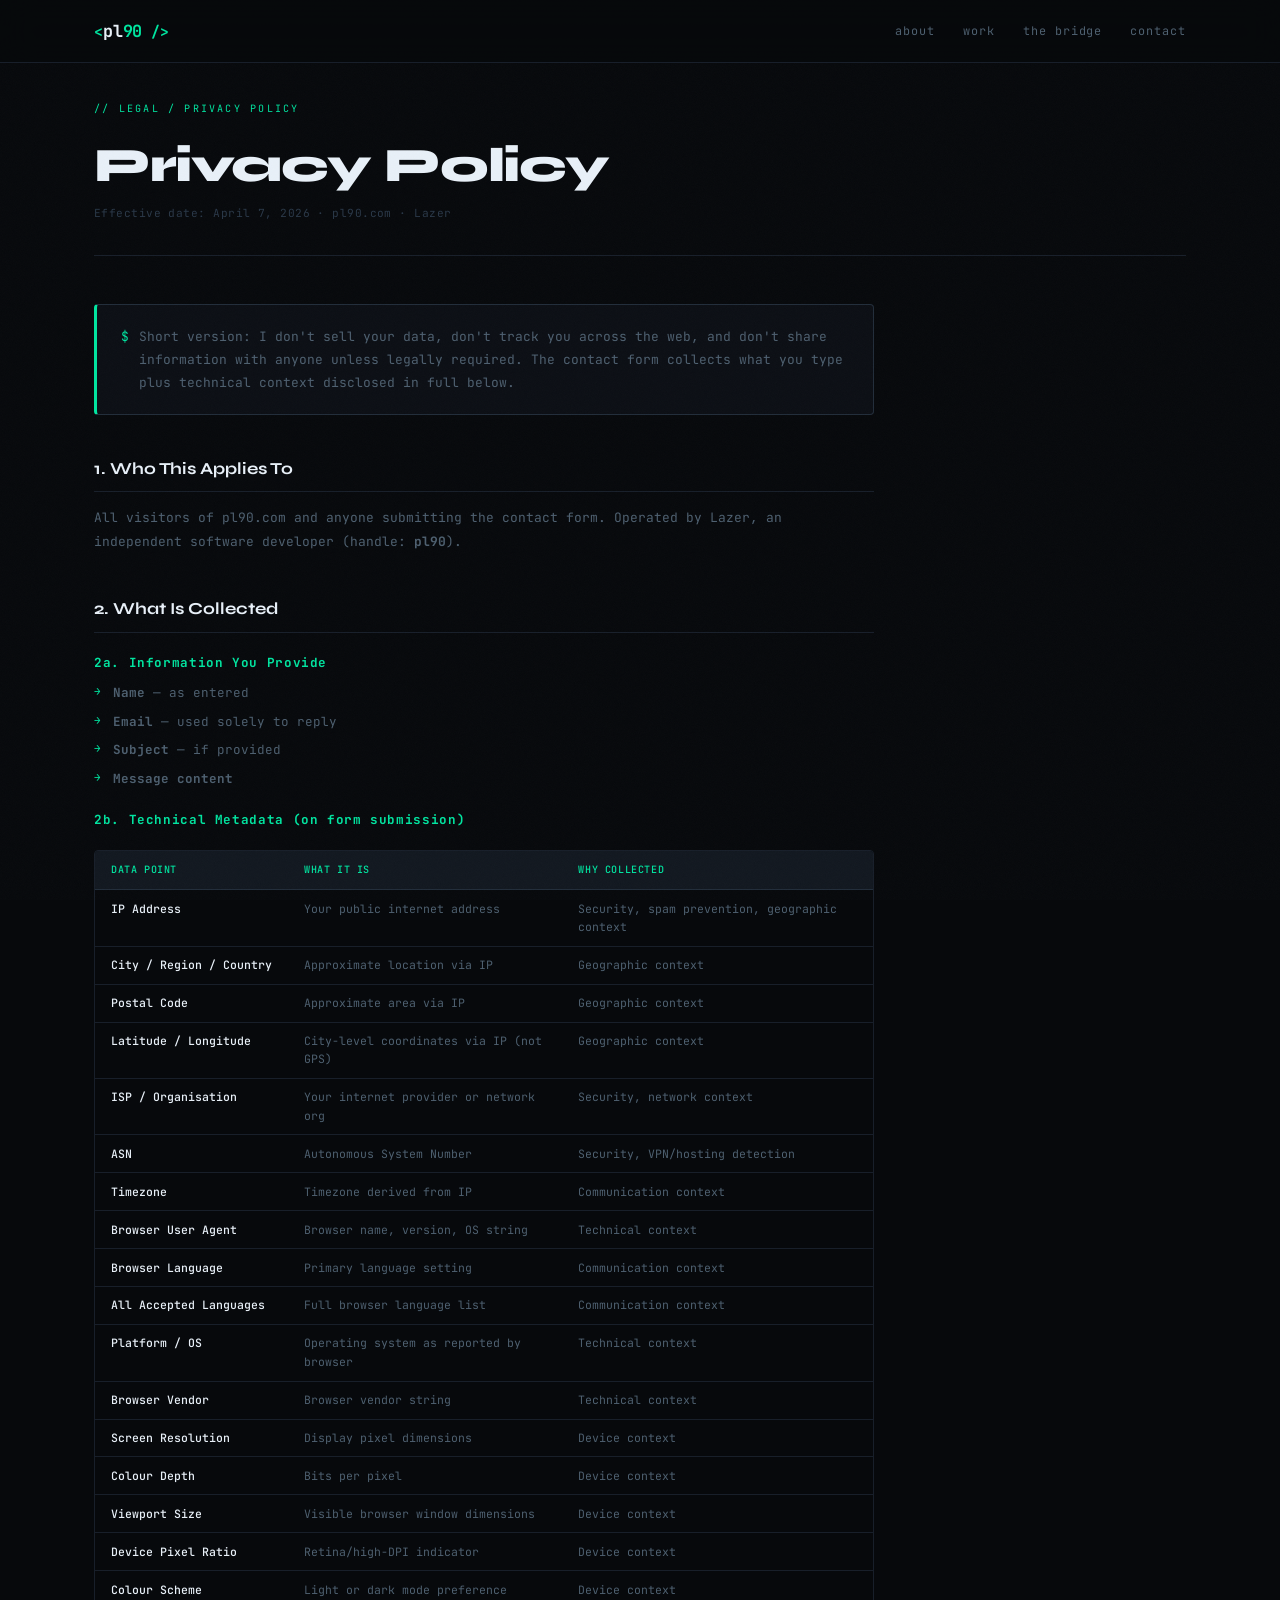
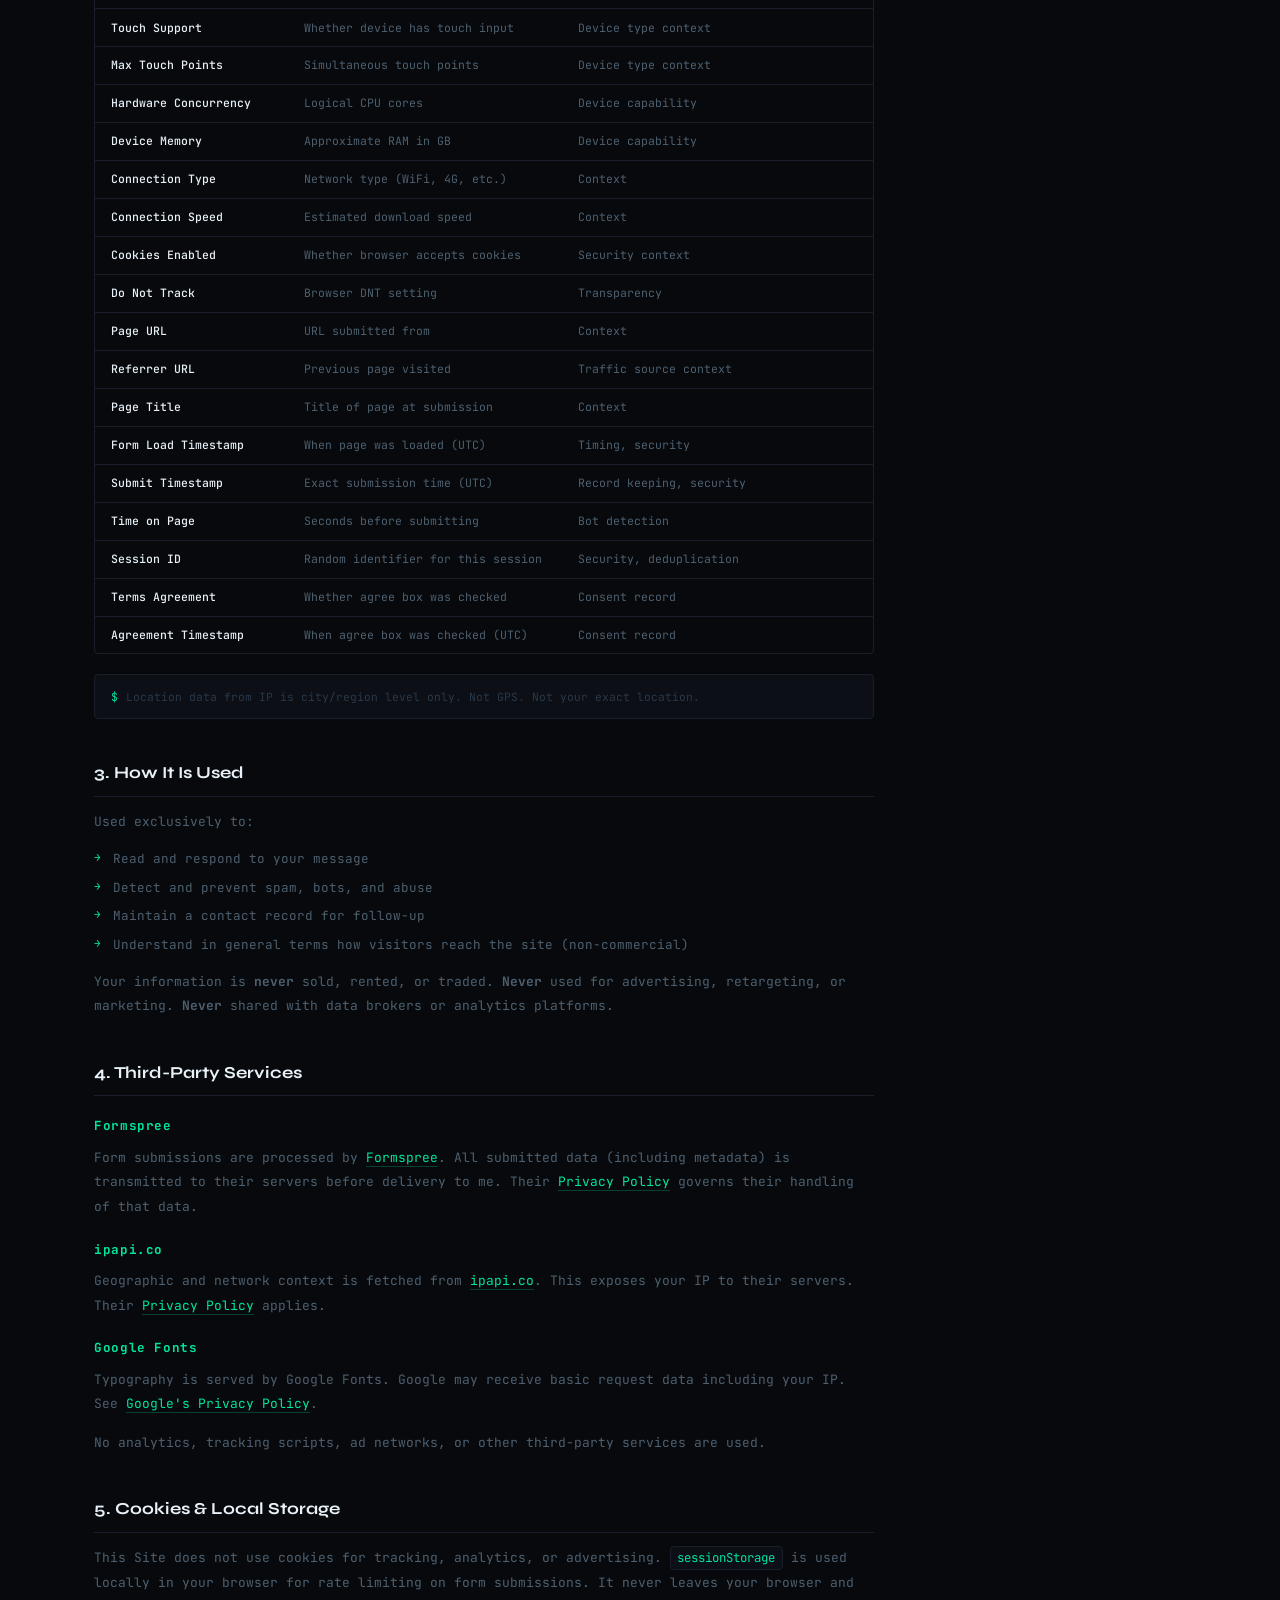
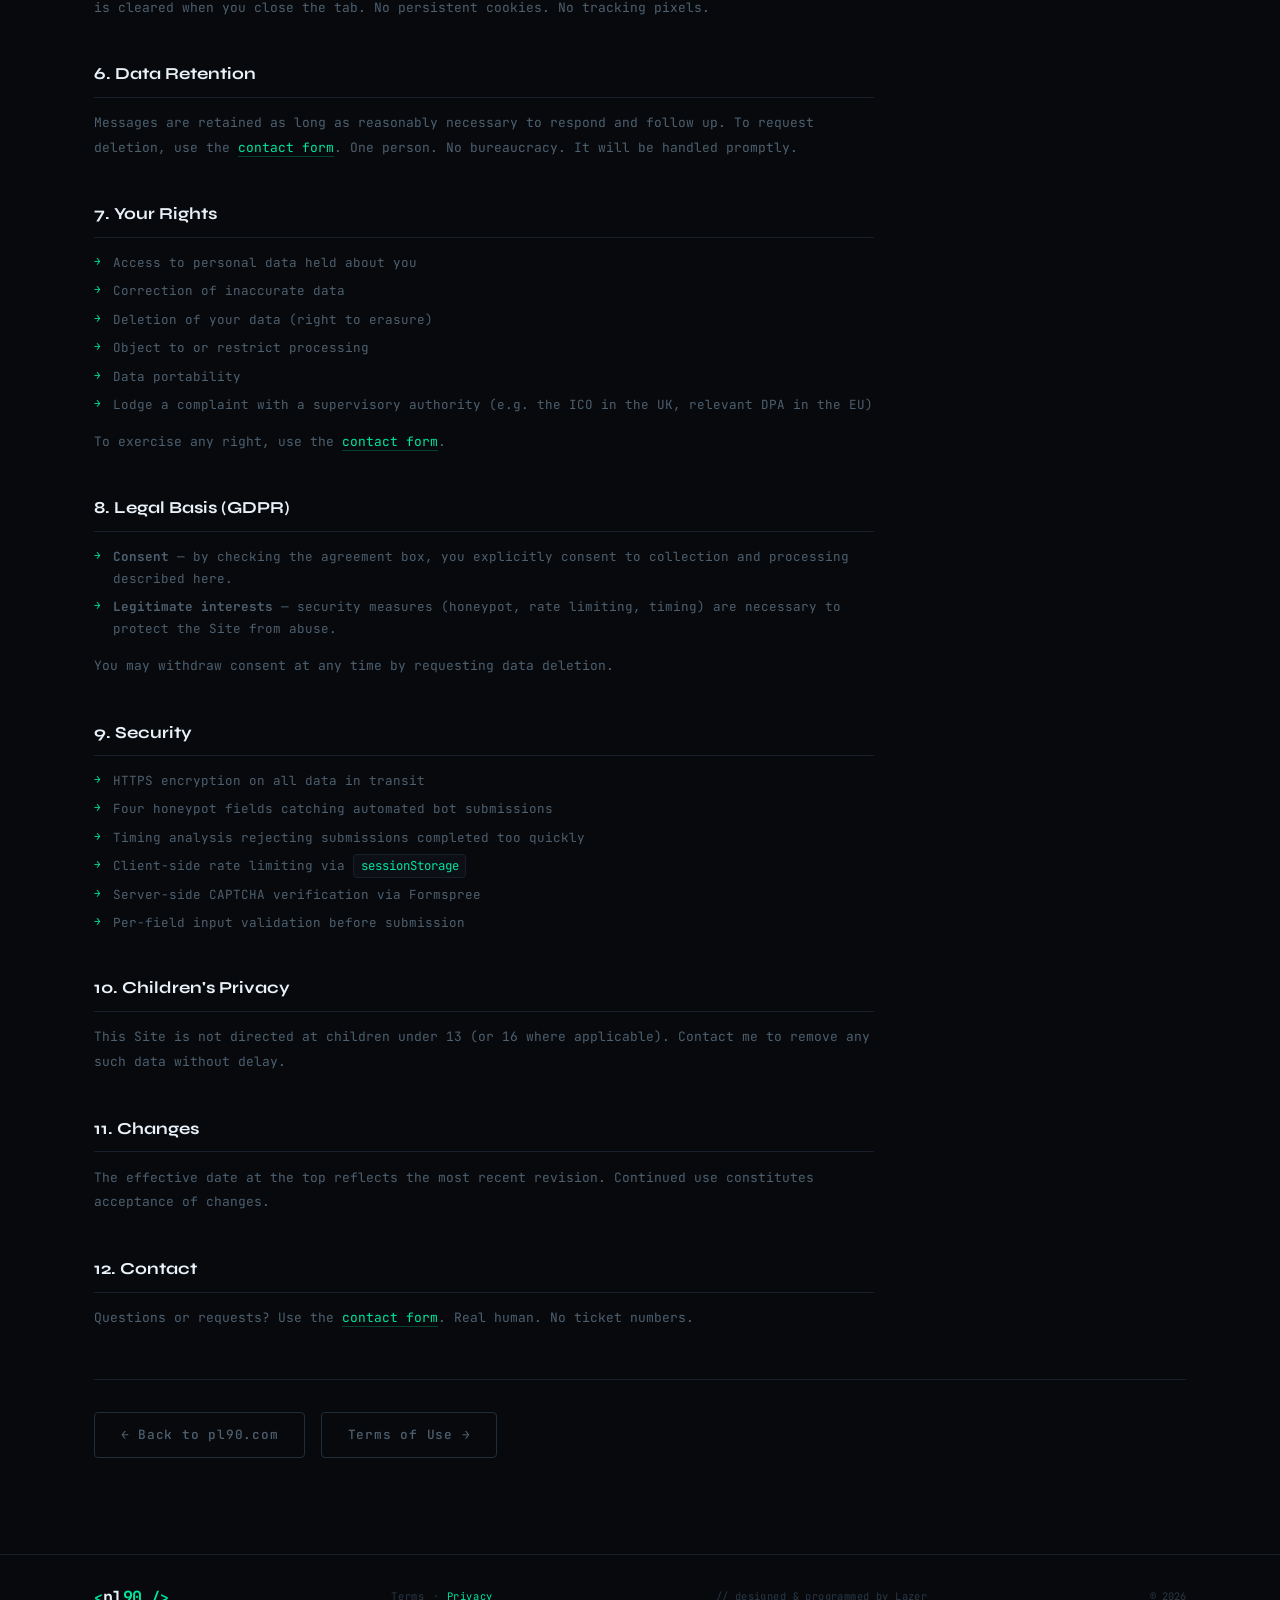
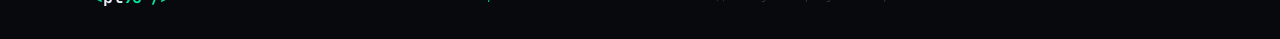
==== privacy.html @ 807be9b8 "Add files via upload" ====
<!DOCTYPE html>
<html lang="en">
<head>
  <meta charset="UTF-8"/>
  <meta name="viewport" content="width=device-width, initial-scale=1.0"/>
  <title>Privacy Policy — pl90</title>
  <link rel="stylesheet" href="style.css"/>
  <link rel="preconnect" href="https://fonts.googleapis.com"/>
  <link rel="preconnect" href="https://fonts.gstatic.com" crossorigin/>
  <link href="https://fonts.googleapis.com/css2?family=JetBrains+Mono:wght@300;400;500;700&family=Syne:wght@400;600;700;800&display=swap" rel="stylesheet"/>
</head>
<body>
<div class="noise"></div>
<header class="header scrolled">
  <div class="header-inner">
    <a href="index.html" class="logo"><span class="l-bracket">&lt;</span><span class="l-name">pl<span class="l-num">90</span></span><span class="l-bracket">&nbsp;/&gt;</span></a>
    <nav class="nav">
      <a href="index.html#about" class="nav-link">about</a>
      <a href="index.html#work" class="nav-link">work</a>
      <a href="index.html#bridge" class="nav-link">the bridge</a>
      <a href="index.html#contact" class="nav-link">contact</a>
    </nav>
  </div>
</header>
<main class="legal-page">
<div class="container">
<div class="legal-header">
  <div class="section-label">// legal / privacy policy</div>
  <h1 class="legal-title">Privacy Policy</h1>
  <p class="legal-meta">Effective date: April 7, 2026 &middot; pl90.com &middot; Lazer</p>
</div>
<div class="legal-body">
<div class="legal-preamble"><span class="cn-sym">$</span>Short version: I don&apos;t sell your data, don&apos;t track you across the web, and don&apos;t share information with anyone unless legally required. The contact form collects what you type plus technical context disclosed in full below.</div>

<section class="legal-section">
<h2>1. Who This Applies To</h2>
<p>All visitors of pl90.com and anyone submitting the contact form. Operated by Lazer, an independent software developer (handle: <strong>pl90</strong>).</p>
</section>

<section class="legal-section">
<h2>2. What Is Collected</h2>
<h3>2a. Information You Provide</h3>
<ul><li><strong>Name</strong> &mdash; as entered</li><li><strong>Email</strong> &mdash; used solely to reply</li><li><strong>Subject</strong> &mdash; if provided</li><li><strong>Message content</strong></li></ul>
<h3>2b. Technical Metadata (on form submission)</h3>
<div class="meta-table-wrap"><table class="meta-table">
<thead><tr><th>Data Point</th><th>What It Is</th><th>Why Collected</th></tr></thead>
<tbody>
<tr><td>IP Address</td><td>Your public internet address</td><td>Security, spam prevention, geographic context</td></tr>
<tr><td>City / Region / Country</td><td>Approximate location via IP</td><td>Geographic context</td></tr>
<tr><td>Postal Code</td><td>Approximate area via IP</td><td>Geographic context</td></tr>
<tr><td>Latitude / Longitude</td><td>City-level coordinates via IP (not GPS)</td><td>Geographic context</td></tr>
<tr><td>ISP / Organisation</td><td>Your internet provider or network org</td><td>Security, network context</td></tr>
<tr><td>ASN</td><td>Autonomous System Number</td><td>Security, VPN/hosting detection</td></tr>
<tr><td>Timezone</td><td>Timezone derived from IP</td><td>Communication context</td></tr>
<tr><td>Browser User Agent</td><td>Browser name, version, OS string</td><td>Technical context</td></tr>
<tr><td>Browser Language</td><td>Primary language setting</td><td>Communication context</td></tr>
<tr><td>All Accepted Languages</td><td>Full browser language list</td><td>Communication context</td></tr>
<tr><td>Platform / OS</td><td>Operating system as reported by browser</td><td>Technical context</td></tr>
<tr><td>Browser Vendor</td><td>Browser vendor string</td><td>Technical context</td></tr>
<tr><td>Screen Resolution</td><td>Display pixel dimensions</td><td>Device context</td></tr>
<tr><td>Colour Depth</td><td>Bits per pixel</td><td>Device context</td></tr>
<tr><td>Viewport Size</td><td>Visible browser window dimensions</td><td>Device context</td></tr>
<tr><td>Device Pixel Ratio</td><td>Retina/high-DPI indicator</td><td>Device context</td></tr>
<tr><td>Colour Scheme</td><td>Light or dark mode preference</td><td>Device context</td></tr>
<tr><td>Touch Support</td><td>Whether device has touch input</td><td>Device type context</td></tr>
<tr><td>Max Touch Points</td><td>Simultaneous touch points</td><td>Device type context</td></tr>
<tr><td>Hardware Concurrency</td><td>Logical CPU cores</td><td>Device capability</td></tr>
<tr><td>Device Memory</td><td>Approximate RAM in GB</td><td>Device capability</td></tr>
<tr><td>Connection Type</td><td>Network type (WiFi, 4G, etc.)</td><td>Context</td></tr>
<tr><td>Connection Speed</td><td>Estimated download speed</td><td>Context</td></tr>
<tr><td>Cookies Enabled</td><td>Whether browser accepts cookies</td><td>Security context</td></tr>
<tr><td>Do Not Track</td><td>Browser DNT setting</td><td>Transparency</td></tr>
<tr><td>Page URL</td><td>URL submitted from</td><td>Context</td></tr>
<tr><td>Referrer URL</td><td>Previous page visited</td><td>Traffic source context</td></tr>
<tr><td>Page Title</td><td>Title of page at submission</td><td>Context</td></tr>
<tr><td>Form Load Timestamp</td><td>When page was loaded (UTC)</td><td>Timing, security</td></tr>
<tr><td>Submit Timestamp</td><td>Exact submission time (UTC)</td><td>Record keeping, security</td></tr>
<tr><td>Time on Page</td><td>Seconds before submitting</td><td>Bot detection</td></tr>
<tr><td>Session ID</td><td>Random identifier for this session</td><td>Security, deduplication</td></tr>
<tr><td>Terms Agreement</td><td>Whether agree box was checked</td><td>Consent record</td></tr>
<tr><td>Agreement Timestamp</td><td>When agree box was checked (UTC)</td><td>Consent record</td></tr>
</tbody></table></div>
<div class="meta-note"><span class="cn-sym">$</span>Location data from IP is city/region level only. Not GPS. Not your exact location.</div>
</section>

<section class="legal-section">
<h2>3. How It Is Used</h2>
<p>Used exclusively to:</p>
<ul><li>Read and respond to your message</li><li>Detect and prevent spam, bots, and abuse</li><li>Maintain a contact record for follow-up</li><li>Understand in general terms how visitors reach the site (non-commercial)</li></ul>
<p>Your information is <strong>never</strong> sold, rented, or traded. <strong>Never</strong> used for advertising, retargeting, or marketing. <strong>Never</strong> shared with data brokers or analytics platforms.</p>
</section>

<section class="legal-section">
<h2>4. Third-Party Services</h2>
<h3>Formspree</h3>
<p>Form submissions are processed by <a href="https://formspree.io" target="_blank" rel="noopener">Formspree</a>. All submitted data (including metadata) is transmitted to their servers before delivery to me. Their <a href="https://formspree.io/legal/privacy-policy/" target="_blank" rel="noopener">Privacy Policy</a> governs their handling of that data.</p>
<h3>ipapi.co</h3>
<p>Geographic and network context is fetched from <a href="https://ipapi.co" target="_blank" rel="noopener">ipapi.co</a>. This exposes your IP to their servers. Their <a href="https://ipapi.co/privacy/" target="_blank" rel="noopener">Privacy Policy</a> applies.</p>
<h3>Google Fonts</h3>
<p>Typography is served by Google Fonts. Google may receive basic request data including your IP. See <a href="https://policies.google.com/privacy" target="_blank" rel="noopener">Google's Privacy Policy</a>.</p>
<p>No analytics, tracking scripts, ad networks, or other third-party services are used.</p>
</section>

<section class="legal-section">
<h2>5. Cookies &amp; Local Storage</h2>
<p>This Site does not use cookies for tracking, analytics, or advertising. <code>sessionStorage</code> is used locally in your browser for rate limiting on form submissions. It never leaves your browser and is cleared when you close the tab. No persistent cookies. No tracking pixels.</p>
</section>

<section class="legal-section">
<h2>6. Data Retention</h2>
<p>Messages are retained as long as reasonably necessary to respond and follow up. To request deletion, use the <a href="index.html#contact">contact form</a>. One person. No bureaucracy. It will be handled promptly.</p>
</section>

<section class="legal-section">
<h2>7. Your Rights</h2>
<ul>
<li>Access to personal data held about you</li>
<li>Correction of inaccurate data</li>
<li>Deletion of your data (right to erasure)</li>
<li>Object to or restrict processing</li>
<li>Data portability</li>
<li>Lodge a complaint with a supervisory authority (e.g. the ICO in the UK, relevant DPA in the EU)</li>
</ul>
<p>To exercise any right, use the <a href="index.html#contact">contact form</a>.</p>
</section>

<section class="legal-section">
<h2>8. Legal Basis (GDPR)</h2>
<ul>
<li><strong>Consent</strong> &mdash; by checking the agreement box, you explicitly consent to collection and processing described here.</li>
<li><strong>Legitimate interests</strong> &mdash; security measures (honeypot, rate limiting, timing) are necessary to protect the Site from abuse.</li>
</ul>
<p>You may withdraw consent at any time by requesting data deletion.</p>
</section>

<section class="legal-section">
<h2>9. Security</h2>
<ul>
<li>HTTPS encryption on all data in transit</li>
<li>Four honeypot fields catching automated bot submissions</li>
<li>Timing analysis rejecting submissions completed too quickly</li>
<li>Client-side rate limiting via <code>sessionStorage</code></li>
<li>Server-side CAPTCHA verification via Formspree</li>
<li>Per-field input validation before submission</li>
</ul>
</section>

<section class="legal-section">
<h2>10. Children's Privacy</h2>
<p>This Site is not directed at children under 13 (or 16 where applicable). Contact me to remove any such data without delay.</p>
</section>

<section class="legal-section">
<h2>11. Changes</h2>
<p>The effective date at the top reflects the most recent revision. Continued use constitutes acceptance of changes.</p>
</section>

<section class="legal-section">
<h2>12. Contact</h2>
<p>Questions or requests? Use the <a href="index.html#contact">contact form</a>. Real human. No ticket numbers.</p>
</section>

</div>
<div class="legal-footer">
  <a href="index.html" class="btn btn-ghost">&larr; Back to pl90.com</a>
  <a href="terms.html" class="btn btn-ghost">Terms of Use &rarr;</a>
</div>
</div>
</main>
<footer class="footer"><div class="container"><div class="footer-row">
  <a href="index.html" class="logo"><span class="l-bracket">&lt;</span><span class="l-name">pl<span class="l-num">90</span></span><span class="l-bracket">&nbsp;/&gt;</span></a>
  <div class="footer-links"><a href="terms.html" class="fl">Terms</a><span class="fl-sep">&middot;</span><a href="privacy.html" class="fl active">Privacy</a></div>
  <span class="footer-copy">// designed &amp; programmed by Lazer</span>
  <span class="footer-yr" id="fy"></span>
</div></div></footer>
<script>document.getElementById("fy").textContent="© "+new Date().getFullYear();</script>
</body></html>
---- style.css ----
/* ============================================================
   PL90.COM — STYLESHEET v4
   ============================================================ */
:root{--bg:#07090c;--bg-2:#0c0f15;--bg-3:#121820;--bg-card:#090c11;--border:#181f2a;--border-2:#222d3a;--accent:#00e5a0;--accent-d:#00a872;--accent-g:rgba(0,229,160,.12);--accent-gs:rgba(0,229,160,.22);--text:#bccad6;--text-m:#4e6070;--text-d:#2a3848;--white:#e8f0f8;--red:#ff5f56;--yellow:#ffbd2e;--green:#27c93f;--warn:#f0a500;--fm:'JetBrains Mono','Fira Code',monospace;--fs:'Syne',sans-serif;--r:4px;--r-lg:10px;--mw:1140px;--ease:.2s ease;--py:7rem;}
*,*::before,*::after{box-sizing:border-box;margin:0;padding:0;}
html{scroll-behavior:smooth;font-size:16px;-webkit-text-size-adjust:100%;}
body{background:var(--bg);color:var(--text);font-family:var(--fm);line-height:1.7;overflow-x:hidden;-webkit-font-smoothing:antialiased;}
img{max-width:100%;display:block;}a{color:inherit;text-decoration:none;}button{font-family:inherit;}
.noise{position:fixed;inset:0;z-index:0;pointer-events:none;opacity:.025;background-image:url("data:image/svg+xml,%3Csvg viewBox='0 0 256 256' xmlns='http://www.w3.org/2000/svg'%3E%3Cfilter id='n'%3E%3CfeTurbulence type='fractalNoise' baseFrequency='0.9' numOctaves='4' stitchTiles='stitch'/%3E%3C/filter%3E%3Crect width='100%25' height='100%25' filter='url(%23n)'/%3E%3C/svg%3E");background-size:180px;}
.container{max-width:var(--mw);margin:0 auto;padding:0 1.5rem;}
.reveal{opacity:0;transform:translateY(20px);transition:opacity .55s ease,transform .55s ease;}
.reveal.visible{opacity:1;transform:none;}
.reveal-delay{opacity:0;transform:translateY(12px);transition:opacity .7s ease .3s,transform .7s ease .3s;}
.reveal-delay.visible{opacity:1;transform:none;}
.acc{color:var(--accent);font-style:normal;}
/* LOGO */
.logo,.footer-logo{display:inline-flex;align-items:baseline;font-family:var(--fm);font-weight:700;font-size:1.05rem;letter-spacing:-.01em;transition:opacity var(--ease);cursor:pointer;}
.logo:hover{opacity:.8;}.l-bracket{color:var(--accent);font-size:.88em;}.l-name{color:var(--white);}.l-num{color:var(--accent);}
/* HEADER */
.header{position:fixed;top:0;left:0;right:0;z-index:200;background:rgba(7,9,12,.9);backdrop-filter:blur(18px);-webkit-backdrop-filter:blur(18px);border-bottom:1px solid transparent;transition:border-color var(--ease);}
.header.scrolled{border-bottom-color:var(--border);}
.header-inner{max-width:var(--mw);margin:0 auto;padding:0 1.5rem;height:62px;display:flex;align-items:center;justify-content:space-between;}
.nav{display:flex;gap:1.75rem;}
.nav-link{font-size:.74rem;color:var(--text-m);letter-spacing:.08em;position:relative;transition:color var(--ease);}
.nav-link::after{content:'';position:absolute;bottom:-3px;left:0;right:0;height:1px;background:var(--accent);transform:scaleX(0);transform-origin:left;transition:transform var(--ease);}
.nav-link:hover{color:var(--accent);}.nav-link:hover::after{transform:scaleX(1);}
.burger{display:none;flex-direction:column;gap:5px;background:none;border:none;cursor:pointer;padding:6px;}
.burger span{display:block;width:22px;height:1.5px;background:var(--text);border-radius:2px;transition:all var(--ease);}
.burger.open span:nth-child(1){transform:rotate(45deg) translate(4px,4px);}
.burger.open span:nth-child(2){opacity:0;}
.burger.open span:nth-child(3){transform:rotate(-45deg) translate(4px,-4px);}
.mobile-menu{display:none;flex-direction:column;padding:1rem 1.5rem 1.5rem;border-top:1px solid var(--border);}
.mobile-menu.open{display:flex;}
.ml{font-size:.88rem;color:var(--text-m);letter-spacing:.06em;padding:.6rem 0;border-bottom:1px solid var(--border);transition:color var(--ease);}
.ml:last-child{border-bottom:none;}.ml:hover{color:var(--accent);}
@media(max-width:768px){.nav{display:none;}.burger{display:flex;}}
/* BUTTONS */
.btn{display:inline-flex;align-items:center;gap:.5rem;padding:.7rem 1.6rem;font-family:var(--fm);font-size:.8rem;font-weight:500;letter-spacing:.06em;border-radius:var(--r);cursor:pointer;transition:all var(--ease);border:1px solid transparent;white-space:nowrap;}
.btn-primary{background:var(--accent);color:#000;border-color:var(--accent);}
.btn-primary:hover{background:#00ffb2;box-shadow:0 0 36px var(--accent-gs);transform:translateY(-2px);}
.btn-primary:disabled{opacity:.55;cursor:not-allowed;transform:none;box-shadow:none;}
.btn-ghost{background:transparent;color:var(--text-m);border-color:var(--border-2);}
.btn-ghost:hover{color:var(--accent);border-color:var(--accent);background:rgba(0,229,160,.03);}
.btn-block{width:100%;justify-content:center;}
.spin{display:inline-block;width:13px;height:13px;border:2px solid rgba(0,0,0,.3);border-top-color:#000;border-radius:50%;animation:spin .65s linear infinite;}
@keyframes spin{to{transform:rotate(360deg);}}
/* SECTION */
.section{padding:var(--py) 0;border-top:1px solid var(--border);position:relative;}
.section-label{font-size:.63rem;letter-spacing:.22em;color:var(--accent);text-transform:uppercase;margin-bottom:1.4rem;}
.section-title{font-family:var(--fs);font-weight:800;font-size:clamp(1.9rem,4.5vw,3.1rem);color:var(--white);line-height:1.05;letter-spacing:-.03em;margin-bottom:1.2rem;}
.section-sub{font-size:.84rem;color:var(--text-m);max-width:530px;line-height:1.9;margin-bottom:3rem;}
/* HERO */
.hero{min-height:100vh;padding:100px 0 60px;display:flex;flex-direction:column;justify-content:center;position:relative;overflow:hidden;}
.hero-canvas{position:absolute;inset:0;width:100%;height:100%;pointer-events:none;z-index:0;}
.hero-grid{position:absolute;inset:0;z-index:0;background-image:linear-gradient(rgba(24,31,42,.7) 1px,transparent 1px),linear-gradient(90deg,rgba(24,31,42,.7) 1px,transparent 1px);background-size:64px 64px;-webkit-mask-image:radial-gradient(ellipse 70% 80% at 40% 50%,black 30%,transparent 100%);mask-image:radial-gradient(ellipse 70% 80% at 40% 50%,black 30%,transparent 100%);}
.hero-inner{max-width:var(--mw);margin:0 auto;padding:0 1.5rem;width:100%;display:grid;grid-template-columns:1fr 1fr;align-items:center;gap:3rem;position:relative;z-index:1;}
.hero-badge{display:inline-flex;align-items:center;gap:.55rem;font-size:.68rem;color:var(--accent);letter-spacing:.1em;background:rgba(0,229,160,.06);border:1px solid rgba(0,229,160,.18);padding:.3rem .8rem;border-radius:100px;margin-bottom:1.4rem;}
.badge-dot{width:6px;height:6px;border-radius:50%;background:var(--accent);box-shadow:0 0 8px var(--accent);animation:pdot 2s ease-in-out infinite;flex-shrink:0;}
@keyframes pdot{0%,100%{opacity:1;box-shadow:0 0 6px var(--accent);}50%{opacity:.4;box-shadow:0 0 16px var(--accent);}}
.hero-title{font-family:var(--fs);font-weight:800;font-size:clamp(3.2rem,7vw,5.8rem);line-height:.92;letter-spacing:-.045em;margin-bottom:1.5rem;display:flex;flex-direction:column;}
.ht-white{color:var(--white);}.ht-accent{color:var(--accent);}
.hero-sub{font-size:.85rem;color:var(--text-m);max-width:400px;line-height:1.85;margin-bottom:2rem;}
.hero-cta{display:flex;gap:.85rem;flex-wrap:wrap;margin-bottom:1.75rem;}
.hero-chips{display:flex;flex-wrap:wrap;gap:.5rem;}
.chip{font-size:.63rem;color:var(--text-m);border:1px solid var(--border-2);padding:.2rem .6rem;border-radius:100px;letter-spacing:.06em;transition:all var(--ease);}
.chip:hover{border-color:var(--accent);color:var(--accent);}
.hero-left .reveal:nth-child(1){transition-delay:.04s;}.hero-left .reveal:nth-child(2){transition-delay:.1s;}
.hero-left .reveal:nth-child(3){transition-delay:.18s;}.hero-left .reveal:nth-child(4){transition-delay:.26s;}
.hero-left .reveal:nth-child(5){transition-delay:.34s;}.hero-right.reveal{transition-delay:.46s;}
/* TERMINAL */
.terminal-window{background:var(--bg-2);border:1px solid var(--border-2);border-radius:var(--r-lg);overflow:hidden;box-shadow:0 32px 80px rgba(0,0,0,.65),0 0 0 1px rgba(255,255,255,.025),inset 0 1px 0 rgba(255,255,255,.03);}
.term-chrome{background:var(--bg-3);padding:.75rem 1rem;display:flex;align-items:center;gap:.5rem;border-bottom:1px solid var(--border);}
.tc-dot{width:12px;height:12px;border-radius:50%;}
.tc-dot.r{background:var(--red);box-shadow:0 0 6px rgba(255,95,86,.4);}
.tc-dot.y{background:var(--yellow);box-shadow:0 0 6px rgba(255,189,46,.3);}
.tc-dot.g{background:var(--green);box-shadow:0 0 6px rgba(39,201,63,.3);}
.tc-title{font-size:.66rem;color:var(--text-d);margin-left:.5rem;letter-spacing:.06em;}
.term-body{padding:1.4rem;min-height:220px;}
.term-prompt{display:flex;align-items:baseline;gap:.35rem;font-size:.76rem;margin-bottom:.6rem;flex-wrap:wrap;}
.tp-user{color:var(--accent);}.tp-dim{color:var(--text-d);}.tp-cmd{color:var(--white);}
.tp-cur{color:var(--accent);animation:blink 1s step-end infinite;}
@keyframes blink{0%,100%{opacity:1;}50%{opacity:0;}}
.term-output{font-size:.72rem;line-height:1.9;color:var(--text-m);}
.tl{display:block;}.ta{color:var(--accent);}.td{color:var(--text-d);}.tw{color:var(--white);}
/* CODE FLOATS */
.code-float{position:absolute;display:inline-flex;align-items:center;gap:.5rem;background:rgba(12,15,21,.92);border:1px solid var(--border-2);border-left:2px solid var(--accent);padding:.45rem .85rem;border-radius:var(--r);font-size:.66rem;color:var(--accent);backdrop-filter:blur(8px);white-space:nowrap;box-shadow:0 8px 32px rgba(0,0,0,.5);}
.code-float--1{top:-1.5rem;right:-2rem;animation:fl1 6s ease-in-out infinite;}
.code-float--2{bottom:-1rem;right:-1.5rem;animation:fl2 7s ease-in-out infinite;}
.cf-dot{width:5px;height:5px;border-radius:50%;background:var(--accent);flex-shrink:0;}
@keyframes fl1{0%,100%{transform:translateY(0) rotate(-1deg);}50%{transform:translateY(-8px) rotate(0deg);}}
@keyframes fl2{0%,100%{transform:translateY(0) rotate(.5deg);}50%{transform:translateY(7px) rotate(-1deg);}}
.hero-right{position:relative;}
.scroll-hint{position:absolute;bottom:2rem;left:50%;transform:translateX(-50%);display:flex;flex-direction:column;align-items:center;gap:.5rem;animation:fadeInUp 1.5s ease .8s both;z-index:1;}
.sh-line{width:1px;height:40px;background:linear-gradient(var(--border-2),transparent);animation:shpulse 2s ease-in-out infinite;}
.sh-label{font-size:.58rem;color:var(--text-d);letter-spacing:.14em;text-transform:uppercase;}
@keyframes fadeInUp{from{opacity:0;transform:translateX(-50%) translateY(10px);}to{opacity:1;transform:translateX(-50%) translateY(0);}}
@keyframes shpulse{0%,100%{opacity:1;}50%{opacity:.3;}}
@media(max-width:960px){.hero-inner{grid-template-columns:1fr;}.hero-right{display:none;}.hero-sub{max-width:100%;}}
@media(max-width:480px){.hero-title{font-size:clamp(2.8rem,13vw,4rem);}.hero-cta{flex-direction:column;}.hero-cta .btn{justify-content:center;}}
/* MARQUEE */
.marquee-wrap{border-top:1px solid var(--border);border-bottom:1px solid var(--border);padding:.8rem 0;overflow:hidden;background:var(--bg-2);}
.marquee-track{display:flex;align-items:center;animation:mqanim 42s linear infinite;white-space:nowrap;}
.marquee-track:hover{animation-play-state:paused;}
.mq{font-size:.68rem;color:var(--text-m);letter-spacing:.08em;padding:0 1.3rem;text-transform:uppercase;}
.mq-sep{color:var(--accent);font-size:.46rem;flex-shrink:0;}
@keyframes mqanim{from{transform:translateX(0);}to{transform:translateX(-50%);}}
/* STATS BANNER */
.stats-banner{background:linear-gradient(135deg,rgba(0,229,160,.04) 0%,transparent 60%);border-top:1px solid rgba(0,229,160,.12);border-bottom:1px solid var(--border);padding:3rem 0;}
.stats-grid{display:flex;align-items:center;justify-content:space-around;flex-wrap:wrap;gap:2rem;}
.stat-item{text-align:center;}
.si-value{font-family:var(--fs);font-weight:800;font-size:clamp(2.2rem,5vw,3.5rem);color:var(--accent);line-height:1;letter-spacing:-.04em;margin-bottom:.4rem;}
.si-label{font-size:.65rem;color:var(--text-m);letter-spacing:.08em;text-transform:uppercase;}
.stat-divider{width:1px;height:60px;background:var(--border-2);}
@media(max-width:640px){.stat-divider{display:none;}.stats-grid{gap:1.5rem;}}
/* ABOUT stagger */
.about-left .reveal:nth-child(1){transition-delay:.05s;}
.about-left .reveal:nth-child(2){transition-delay:.12s;}
.about-left .reveal:nth-child(3){transition-delay:.2s;}
.about-left .reveal:nth-child(4){transition-delay:.28s;}
.about-left .reveal:nth-child(5){transition-delay:.36s;}
.about-left .reveal:nth-child(6){transition-delay:.44s;}
/* ABOUT */
.about-grid{display:grid;grid-template-columns:1fr 1fr;gap:5rem;align-items:start;}
.about-left p{font-size:.84rem;color:var(--text-m);margin-bottom:.9rem;line-height:1.9;}
.about-sig{display:flex;align-items:center;gap:.5rem;margin-top:1.5rem;font-size:.7rem;color:var(--text-d);}
.sig-sym{color:var(--accent);}
.stat-grid{display:grid;grid-template-columns:1fr 1fr;gap:1px;background:var(--border);border:1px solid var(--border);border-radius:var(--r);overflow:hidden;margin-bottom:1.25rem;}
.sg-card{background:var(--bg-card);padding:1.2rem;transition:background var(--ease);}
.sg-card:hover{background:var(--bg-3);}
.sg-label{font-size:.58rem;letter-spacing:.18em;text-transform:uppercase;color:var(--text-d);margin-bottom:.3rem;}
.sg-val{font-size:.8rem;color:var(--white);display:flex;align-items:center;gap:.5rem;}
.sg-val.acc{color:var(--accent);}
.pulse-dot{width:7px;height:7px;border-radius:50%;background:var(--accent);box-shadow:0 0 8px var(--accent);animation:pdot 2.2s ease-in-out infinite;flex-shrink:0;}
.cap-list{border:1px solid var(--border);border-radius:var(--r);overflow:hidden;}
.cap-row{padding:.65rem 1rem;font-size:.75rem;color:var(--text-m);display:flex;align-items:center;gap:.6rem;border-bottom:1px solid var(--border);transition:background var(--ease),color var(--ease);}
.cap-row:last-child{border-bottom:none;}
.cap-row:hover{background:var(--bg-3);color:var(--text);}
.cap-d{width:4px;height:4px;border-radius:50%;background:var(--accent);flex-shrink:0;}
@media(max-width:900px){.about-grid{grid-template-columns:1fr;gap:3rem;}}
/* WORK */
.pillars{display:grid;grid-template-columns:repeat(3,1fr);gap:1px;background:var(--border);border:1px solid var(--border);border-radius:var(--r);overflow:hidden;}
.pillar{background:var(--bg-card);padding:2rem 1.75rem;display:flex;flex-direction:column;gap:.65rem;position:relative;overflow:hidden;transition:background var(--ease);}
.pillar::before{content:'';position:absolute;top:0;left:0;right:0;height:2px;background:linear-gradient(90deg,var(--accent),transparent);transform:scaleX(0);transform-origin:left;transition:transform .35s ease;}
.pillar:hover{background:var(--bg-3);}.pillar:hover::before{transform:scaleX(1);}
.pnum{font-family:var(--fs);font-size:2rem;font-weight:800;color:var(--accent);opacity:.12;line-height:1;}
.ptitle{font-family:var(--fs);font-weight:700;font-size:.9rem;color:var(--white);line-height:1.3;}
.pbody{font-size:.76rem;color:var(--text-m);line-height:1.85;}
@media(max-width:900px){.pillars{grid-template-columns:repeat(2,1fr);}}
@media(max-width:560px){.pillars{grid-template-columns:1fr;}}
/* CTO BAND */
.cto-band{background:var(--bg-2);border-top:1px solid var(--border);border-bottom:1px solid var(--border);padding:5rem 0;position:relative;overflow:hidden;}
.cto-svg-wrap{position:absolute;inset:0;pointer-events:none;}
.cto-svg{width:100%;height:100%;}
.svg-circuit{stroke-dasharray:1200;stroke-dashoffset:1200;animation:drawPath 4s ease forwards .5s;}
.svg-circuit--2{animation:drawPath 5s ease forwards 1s;}
@keyframes drawPath{to{stroke-dashoffset:0;}}
.svg-node{animation:nodePulse 3s ease-in-out infinite;}
@keyframes nodePulse{0%,100%{opacity:.6;}50%{opacity:1;filter:drop-shadow(0 0 4px #00e5a0);}}
.cto-inner{position:relative;z-index:1;max-width:720px;}
.cto-badge{display:inline-block;font-size:.64rem;color:var(--accent);letter-spacing:.18em;text-transform:uppercase;background:rgba(0,229,160,.07);border:1px solid rgba(0,229,160,.2);padding:.25rem .75rem;border-radius:var(--r);margin-bottom:1.25rem;}
.cto-title{font-family:var(--fs);font-weight:800;font-size:clamp(1.8rem,4vw,2.8rem);color:var(--white);line-height:1.08;letter-spacing:-.03em;margin-bottom:1.25rem;}
.cto-body{font-size:.84rem;color:var(--text-m);line-height:1.9;max-width:640px;}
/* INTEGRATION BAND */
.integration-band{background:linear-gradient(135deg,rgba(0,229,160,.04) 0%,transparent 60%);border-top:1px solid rgba(0,229,160,.14);border-bottom:1px solid rgba(0,229,160,.06);padding:4.5rem 0;}
.ib-inner{max-width:720px;}
.ib-tag{font-size:.63rem;letter-spacing:.2em;color:var(--accent);text-transform:uppercase;margin-bottom:1.1rem;}
.ib-title{font-family:var(--fs);font-weight:800;font-size:clamp(1.7rem,4vw,2.6rem);color:var(--white);line-height:1.08;letter-spacing:-.03em;margin-bottom:1.1rem;}
.ib-body{font-size:.84rem;color:var(--text-m);line-height:1.9;}
/* BRIDGE */
.bridge-grid{display:grid;grid-template-columns:1fr 1fr;gap:5rem;align-items:start;margin-bottom:3.5rem;}
.bridge-left p{font-size:.84rem;color:var(--text-m);margin-bottom:.9rem;line-height:1.9;}
.bridge-steps{border:1px solid var(--border);border-radius:var(--r);overflow:hidden;}
.bstep{display:flex;gap:1.1rem;padding:1.4rem;border-bottom:1px solid var(--border);background:var(--bg-card);transition:background var(--ease);}
.bstep:last-child{border-bottom:none;}.bstep:hover{background:var(--bg-3);}
.bsn{font-family:var(--fs);font-weight:800;font-size:1.1rem;color:var(--accent);opacity:.45;flex-shrink:0;line-height:1;min-width:2rem;}
.bstep h4{font-family:var(--fs);font-weight:700;font-size:.86rem;color:var(--white);margin-bottom:.25rem;}
.bstep p{font-size:.74rem;color:var(--text-m);line-height:1.7;}
.be-wrap{border-top:1px solid var(--border);padding-top:2.5rem;}
.be-label{font-size:.63rem;letter-spacing:.2em;color:var(--accent);text-transform:uppercase;margin-bottom:1.4rem;}
.be-grid{display:grid;grid-template-columns:repeat(3,1fr);gap:1px;background:var(--border);border:1px solid var(--border);border-radius:var(--r);overflow:hidden;}
.be{background:var(--bg-card);padding:1.1rem 1.2rem 1.1rem 2.4rem;font-size:.75rem;color:var(--text-m);line-height:1.7;position:relative;transition:background var(--ease),color var(--ease);}
.be::before{content:'→';position:absolute;left:.85rem;color:var(--accent);font-size:.7rem;top:1.15rem;}
.be:hover{background:var(--bg-3);color:var(--text);}
@media(max-width:900px){.bridge-grid{grid-template-columns:1fr;gap:3rem;}.be-grid{grid-template-columns:1fr 1fr;}}
@media(max-width:560px){.be-grid{grid-template-columns:1fr;}}
/* INDUSTRIES */
.ind-grid{display:grid;grid-template-columns:repeat(3,1fr);gap:1px;background:var(--border);border:1px solid var(--border);border-radius:var(--r);overflow:hidden;}
.ind-card{background:var(--bg-card);padding:1.75rem 1.5rem;display:flex;flex-direction:column;gap:.4rem;transition:background var(--ease);position:relative;overflow:hidden;}
.ind-card::after{content:'';position:absolute;bottom:0;left:0;right:0;height:2px;background:linear-gradient(90deg,var(--accent),transparent);transform:scaleX(0);transform-origin:left;transition:transform .35s ease;}
.ind-card:hover{background:var(--bg-3);}.ind-card:hover::after{transform:scaleX(1);}
.ii{font-size:1.7rem;margin-bottom:.2rem;}.in{font-family:var(--fs);font-weight:700;font-size:.9rem;color:var(--white);line-height:1.2;}.inote{font-size:.71rem;color:var(--text-m);line-height:1.65;}
@media(max-width:900px){.ind-grid{grid-template-columns:repeat(2,1fr);}}
@media(max-width:480px){.ind-grid{grid-template-columns:1fr;}}
/* CONTACT */
.contact-wrap{display:grid;grid-template-columns:1fr 1.5fr;gap:5rem;align-items:start;}
.contact-left p{font-size:.84rem;color:var(--text-m);line-height:1.9;margin-bottom:.9rem;}
.avail-note{background:rgba(0,229,160,.05);border:1px solid rgba(0,229,160,.18);border-radius:var(--r);padding:1.2rem;display:flex;gap:.9rem;margin-bottom:1.25rem;}
.avail-icon{font-size:1.2rem;flex-shrink:0;margin-top:.1rem;}
.avail-text{font-size:.79rem;color:var(--text-m);line-height:1.75;}
.avail-text strong{color:var(--white);}
.cn-note{display:flex;align-items:center;gap:.5rem;font-size:.7rem;color:var(--text-d);margin-top:1.4rem;}
.cn-sym{color:var(--accent);}
.legal-links{display:flex;align-items:center;gap:.5rem;margin-top:1.1rem;}
.ll{font-size:.67rem;color:var(--text-d);border-bottom:1px solid var(--border-2);transition:color var(--ease),border-color var(--ease);}
.ll:hover{color:var(--accent);border-color:var(--accent);}.ll-sep{color:var(--text-d);font-size:.67rem;}
@media(max-width:900px){.contact-wrap{grid-template-columns:1fr;gap:3rem;}}
/* FORM */
.hp-trap{position:absolute!important;left:-9999px!important;width:1px!important;height:1px!important;overflow:hidden!important;opacity:0!important;pointer-events:none!important;}
.contact-form{display:flex;flex-direction:column;gap:1rem;}
.frow{display:grid;grid-template-columns:1fr 1fr;gap:1rem;}
@media(max-width:560px){.frow{grid-template-columns:1fr;}}
.fg{display:flex;flex-direction:column;gap:.3rem;}
.fg label{font-size:.61rem;letter-spacing:.16em;text-transform:uppercase;color:var(--text-d);}
.req{color:var(--accent);}
.fg input,.fg textarea{background:var(--bg-2);border:1px solid var(--border-2);border-radius:var(--r);padding:.7rem 1rem;font-family:var(--fm);font-size:.8rem;color:var(--text);outline:none;resize:vertical;transition:border-color var(--ease),box-shadow var(--ease);-webkit-appearance:none;}
.fg input::placeholder,.fg textarea::placeholder{color:var(--text-d);}
.fg input:focus,.fg textarea:focus{border-color:var(--accent);box-shadow:0 0 0 3px var(--accent-g);}
.fg input.invalid,.fg textarea.invalid{border-color:var(--red);box-shadow:0 0 0 3px rgba(255,95,86,.1);}
.ff-row{display:flex;justify-content:space-between;align-items:flex-start;margin-top:.2rem;}
.ferr{font-size:.65rem;color:var(--red);min-height:1em;}
.ccount{font-size:.62rem;color:var(--text-d);margin-left:auto;white-space:nowrap;}
.ccount.warn{color:var(--warn);}.ccount.limit{color:var(--red);}
.agree-fg{margin-top:.25rem;}
.agree-lbl{display:flex;align-items:flex-start;gap:.75rem;cursor:pointer;}
.agree-lbl input[type="checkbox"]{position:absolute;opacity:0;width:0;height:0;pointer-events:none;}
.abox{flex-shrink:0;width:18px;height:18px;margin-top:2px;border:1px solid var(--border-2);border-radius:3px;background:var(--bg-2);display:flex;align-items:center;justify-content:center;transition:background var(--ease),border-color var(--ease);}
.agree-lbl input:checked~.abox{background:var(--accent);border-color:var(--accent);}
.agree-lbl input:checked~.abox::after{content:'';display:block;width:5px;height:9px;border:2px solid #000;border-top:none;border-left:none;transform:rotate(42deg) translateY(-1px);}
.agree-lbl:hover .abox{border-color:var(--accent-d);}
.agree-lbl input.invalid~.abox{border-color:var(--red);}
.atxt{font-size:.73rem;color:var(--text-m);line-height:1.7;}
.flink{color:var(--accent);border-bottom:1px solid rgba(0,229,160,.25);transition:border-color var(--ease);}
.flink:hover{border-bottom-color:var(--accent);}
.fb{display:none;align-items:flex-start;gap:.75rem;padding:.9rem 1rem;border-radius:var(--r);font-size:.77rem;line-height:1.6;margin-top:.25rem;}
.fb.show{display:flex;}.fb strong{display:block;font-size:.8rem;margin-bottom:.1rem;}
.fbi{font-size:1rem;flex-shrink:0;margin-top:.05rem;}
.fb-ok{background:rgba(0,229,160,.07);border:1px solid rgba(0,229,160,.28);color:var(--accent);}
.fb-err{background:rgba(255,95,86,.07);border:1px solid rgba(255,95,86,.22);color:var(--red);}
.fb-warn{background:rgba(240,165,0,.07);border:1px solid rgba(240,165,0,.22);color:var(--warn);}
/* FOOTER */
.footer{border-top:1px solid var(--border);padding:1.75rem 0;}
.footer-row{display:flex;align-items:center;justify-content:space-between;flex-wrap:wrap;gap:.75rem;}
.footer-links{display:flex;align-items:center;gap:.5rem;}
.fl{font-size:.65rem;color:var(--text-d);letter-spacing:.06em;transition:color var(--ease);}
.fl:hover,.fl.active{color:var(--accent);}.fl-sep{color:var(--text-d);font-size:.65rem;}
.footer-copy{font-size:.65rem;color:var(--text-d);letter-spacing:.04em;}
.footer-yr{font-size:.65rem;color:var(--text-d);}
/* LEGAL */
.legal-page{padding:100px 0 6rem;min-height:100vh;}
.legal-header{margin-bottom:3rem;border-bottom:1px solid var(--border);padding-bottom:2rem;}
.legal-title{font-family:var(--fs);font-weight:800;font-size:clamp(2rem,5vw,3rem);color:var(--white);line-height:1.1;letter-spacing:-.03em;margin-bottom:.75rem;}
.legal-meta{font-size:.7rem;color:var(--text-d);letter-spacing:.04em;}
.legal-body{max-width:780px;}
.legal-preamble{background:var(--bg-2);border:1px solid var(--border-2);border-left:3px solid var(--accent);padding:1.2rem 1.5rem;border-radius:var(--r);font-size:.81rem;color:var(--text-m);line-height:1.8;display:flex;gap:.6rem;align-items:flex-start;margin-bottom:2.5rem;}
.legal-preamble .cn-sym{flex-shrink:0;margin-top:.05rem;}
.legal-section{margin-bottom:2.5rem;}
.legal-section h2{font-family:var(--fs);font-weight:700;font-size:1.05rem;color:var(--white);margin-bottom:.85rem;padding-bottom:.5rem;border-bottom:1px solid var(--border);}
.legal-section h3{font-size:.79rem;color:var(--accent);letter-spacing:.05em;margin:1.2rem 0 .55rem;}
.legal-section p{font-size:.81rem;color:var(--text-m);line-height:1.9;margin-bottom:.85rem;}
.legal-section ul{list-style:none;display:flex;flex-direction:column;gap:.4rem;margin-bottom:.85rem;}
.legal-section li{font-size:.79rem;color:var(--text-m);line-height:1.75;padding-left:1.2rem;position:relative;}
.legal-section li::before{content:'→';position:absolute;left:0;color:var(--accent);font-size:.68rem;}
.legal-section a{color:var(--accent);border-bottom:1px solid rgba(0,229,160,.25);transition:border-color var(--ease);}
.legal-section a:hover{border-bottom-color:var(--accent);}
.legal-section code{font-family:var(--fm);font-size:.77rem;color:var(--accent);background:var(--bg-2);padding:.15rem .4rem;border-radius:var(--r);border:1px solid var(--border);}
.meta-table-wrap{overflow-x:auto;margin:1.2rem 0;border:1px solid var(--border);border-radius:var(--r);}
.meta-table{width:100%;border-collapse:collapse;font-size:.72rem;}
.meta-table thead tr{background:var(--bg-3);}
.meta-table th{padding:.68rem 1rem;text-align:left;color:var(--accent);font-weight:500;letter-spacing:.06em;font-size:.63rem;text-transform:uppercase;border-bottom:1px solid var(--border-2);white-space:nowrap;}
.meta-table td{padding:.58rem 1rem;color:var(--text-m);border-bottom:1px solid var(--border);vertical-align:top;line-height:1.6;}
.meta-table td:first-child{color:var(--white);font-weight:500;white-space:nowrap;}
.meta-table tr:last-child td{border-bottom:none;}.meta-table tr:hover td{background:var(--bg-2);}
.meta-note{font-size:.71rem;color:var(--text-d);padding:.75rem 1rem;background:var(--bg-2);border:1px solid var(--border);border-radius:var(--r);display:flex;gap:.5rem;align-items:flex-start;margin-top:.5rem;}
.legal-footer{display:flex;gap:1rem;flex-wrap:wrap;margin-top:3rem;padding-top:2rem;border-top:1px solid var(--border);}
::-webkit-scrollbar{width:5px;}::-webkit-scrollbar-track{background:var(--bg);}::-webkit-scrollbar-thumb{background:var(--border-2);border-radius:3px;}::-webkit-scrollbar-thumb:hover{background:var(--text-m);}
::selection{background:var(--accent);color:#000;}
@media(max-width:480px){:root{--py:4rem;}.container{padding:0 1rem;}.section-title{font-size:clamp(1.7rem,8vw,2.2rem);}.footer-row{flex-direction:column;align-items:flex-start;gap:.6rem;}.stats-grid{flex-direction:column;align-items:center;}.cto-title,.ib-title{font-size:clamp(1.5rem,7vw,2rem);}}
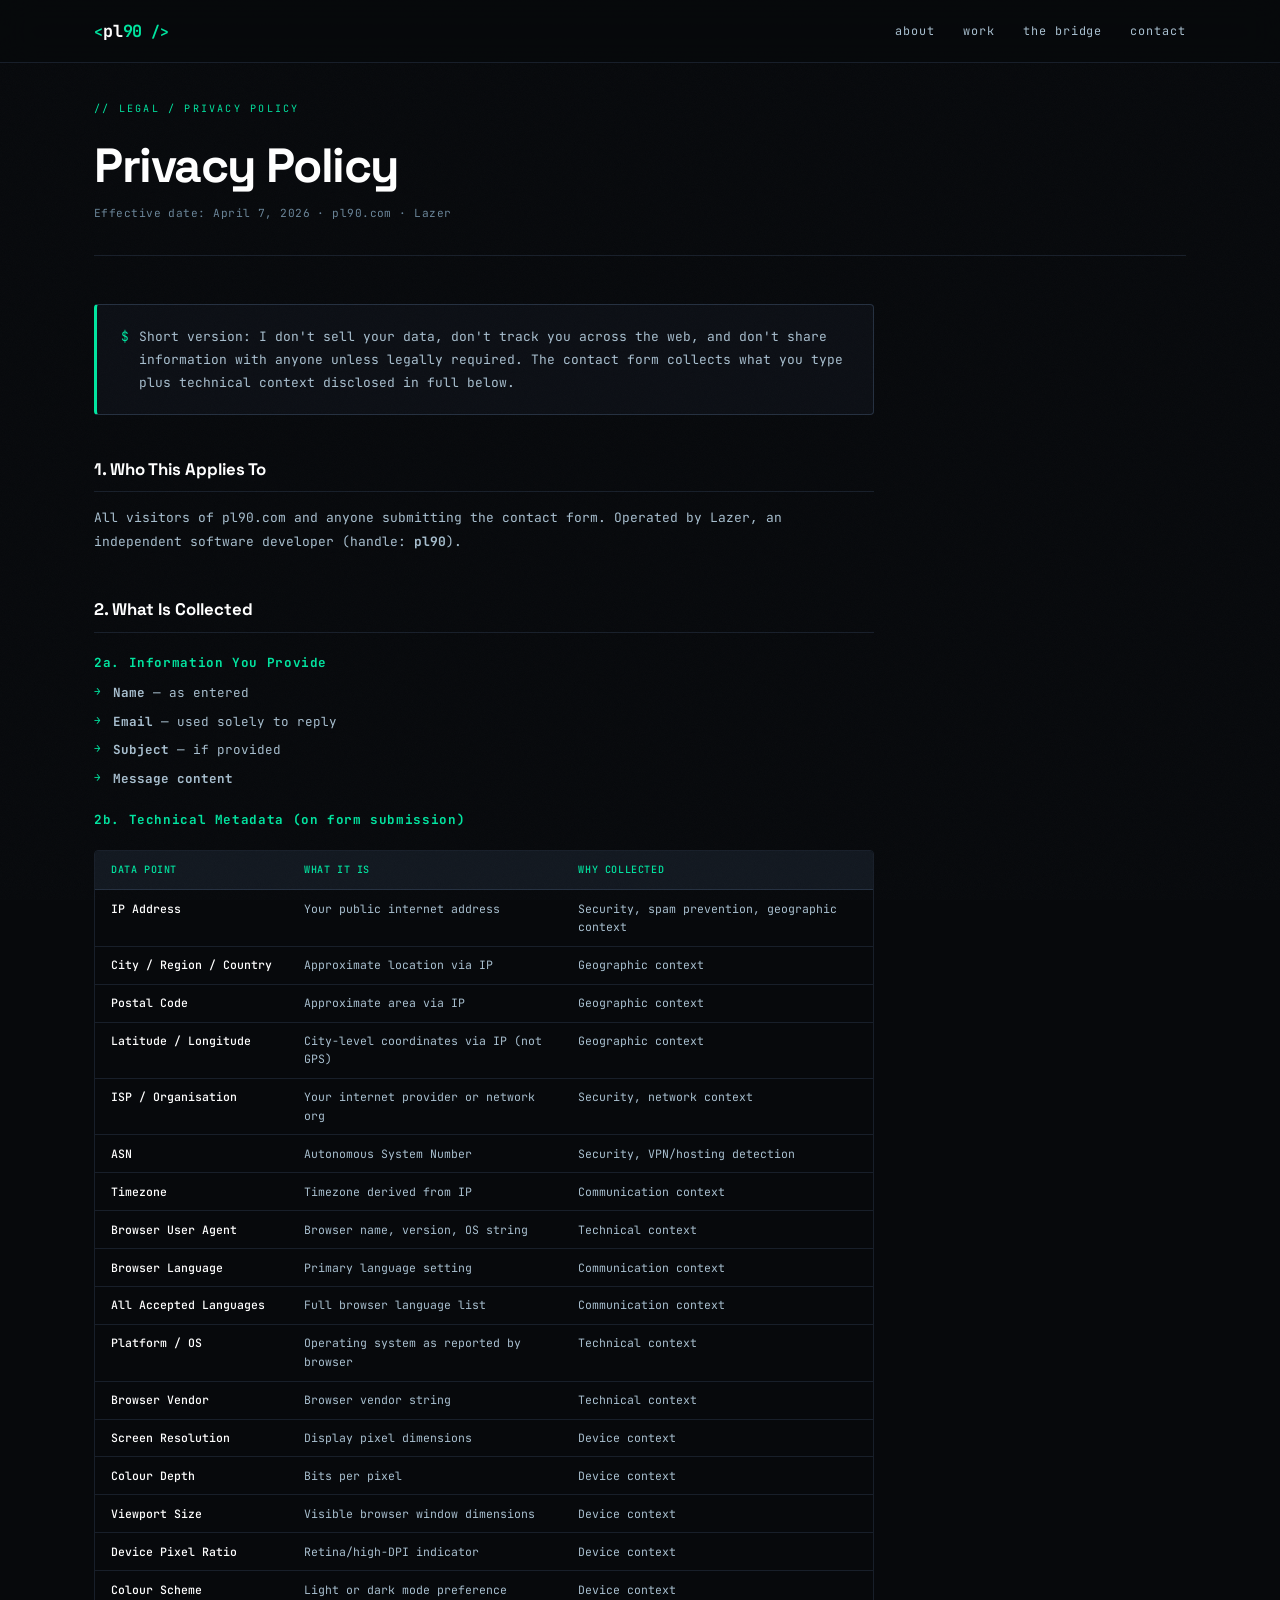
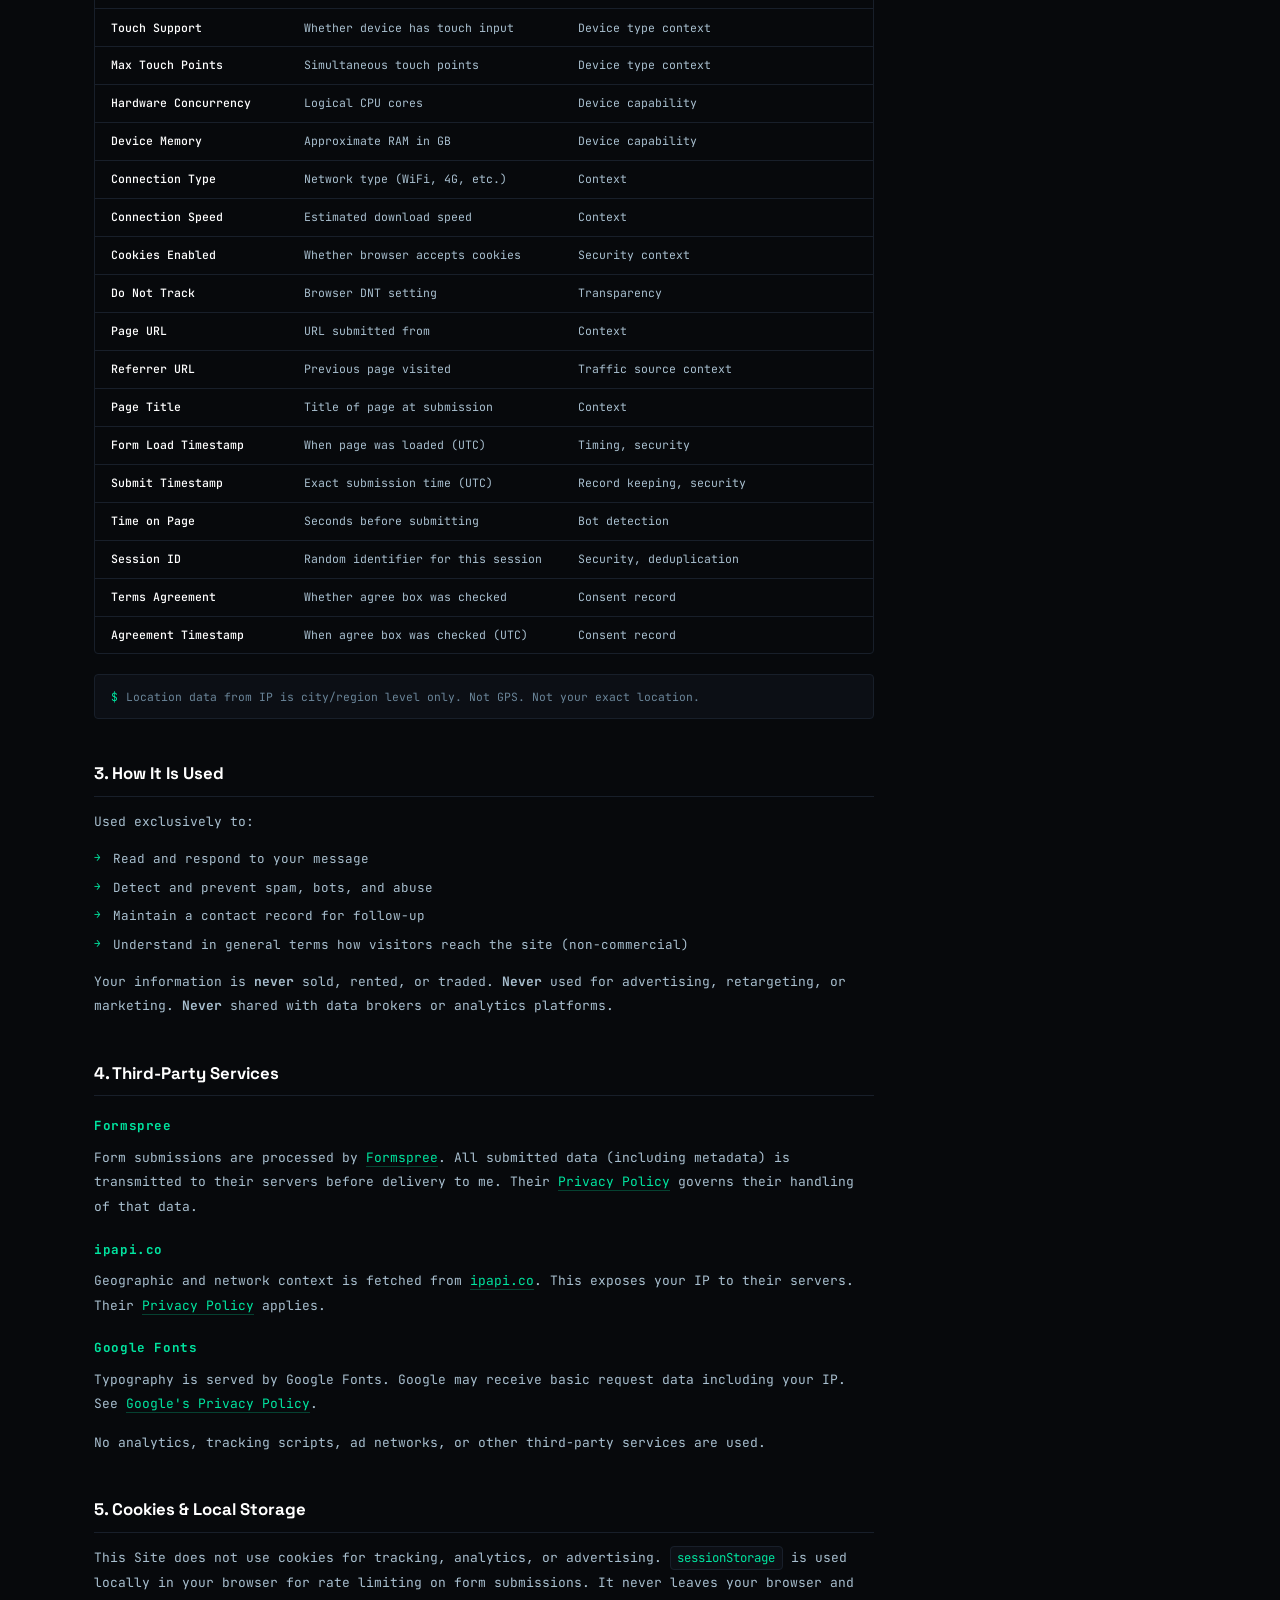
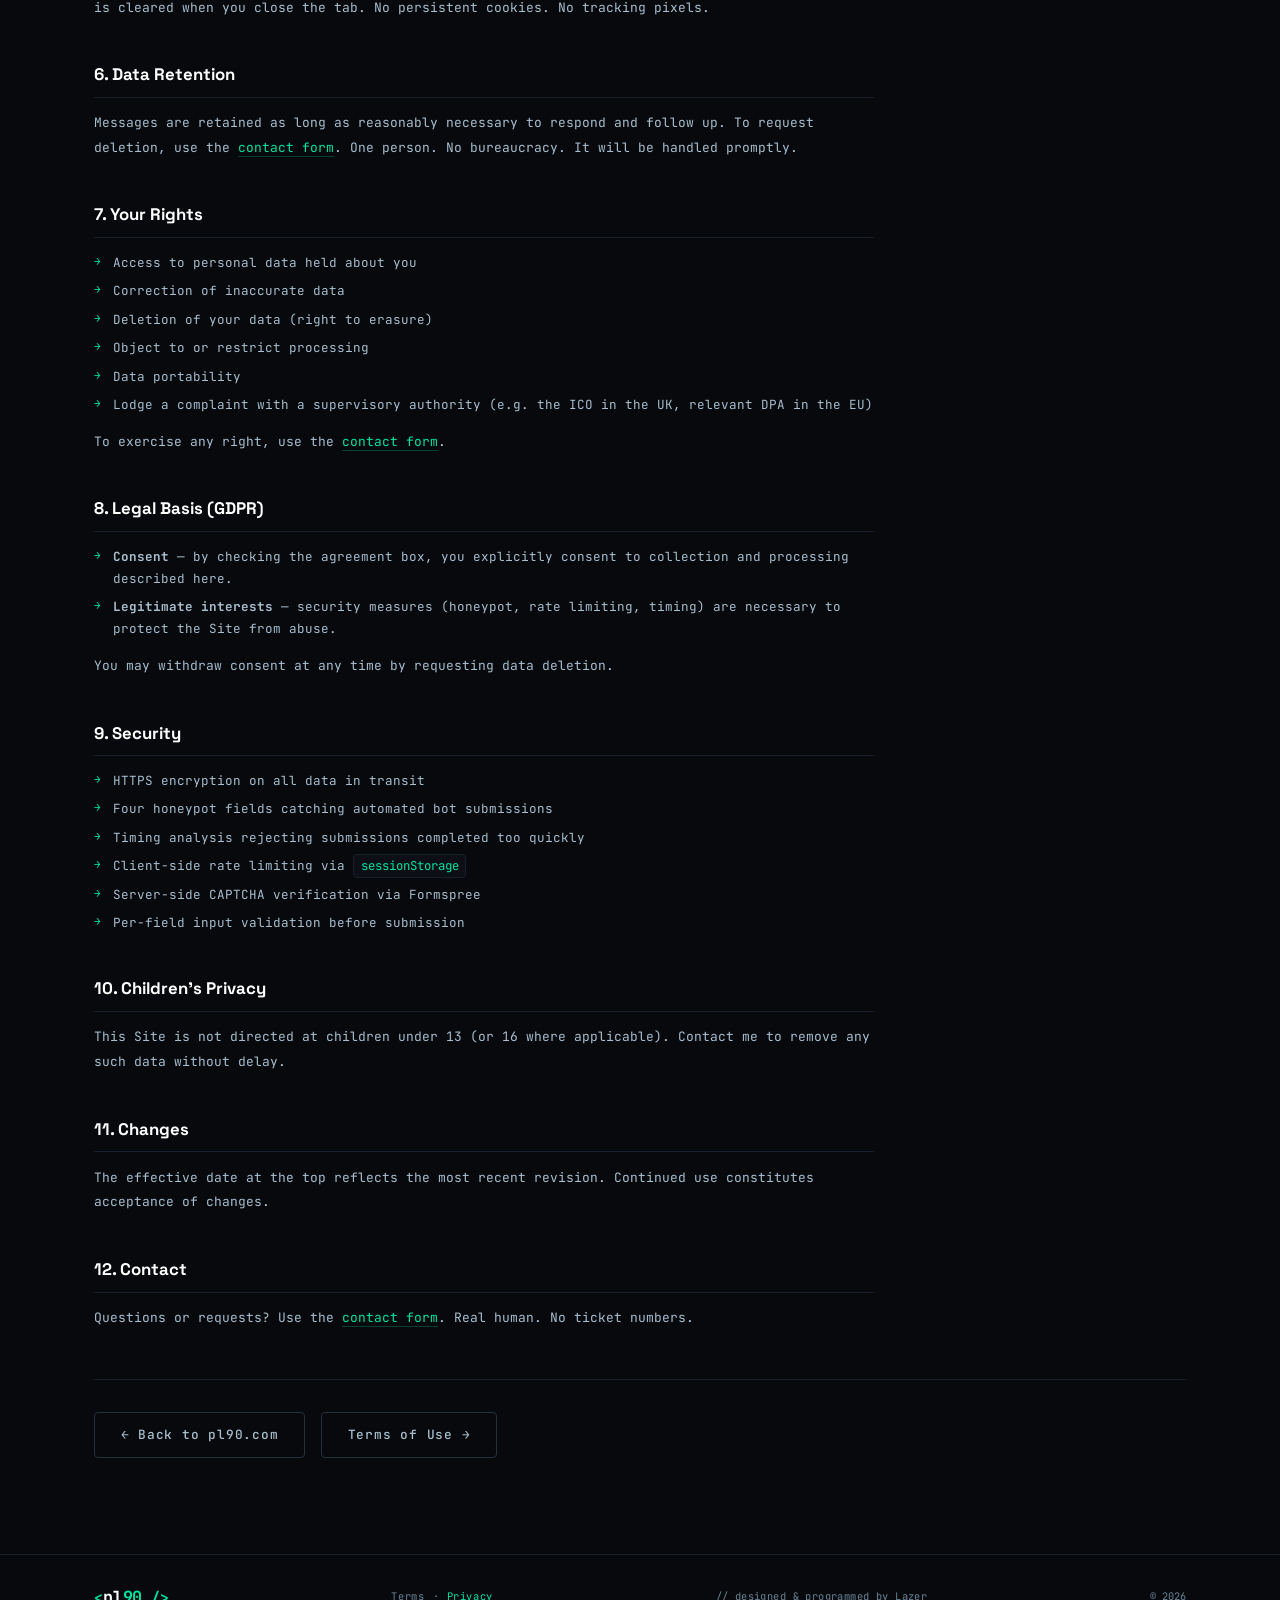
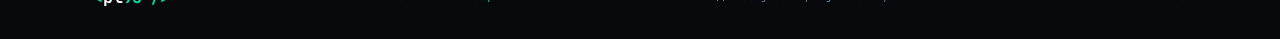
==== commit 090fb70c: "Add files via upload" ====
--- a/privacy.html
+++ b/privacy.html
@@ -7,7 +7,7 @@
   <link rel="stylesheet" href="style.css"/>
   <link rel="preconnect" href="https://fonts.googleapis.com"/>
   <link rel="preconnect" href="https://fonts.gstatic.com" crossorigin/>
-  <link href="https://fonts.googleapis.com/css2?family=JetBrains+Mono:wght@300;400;500;700&family=Syne:wght@400;600;700;800&display=swap" rel="stylesheet"/>
+  <link href="https://fonts.googleapis.com/css2?family=JetBrains+Mono:wght@300;400;500;700&family=Space+Grotesk:wght@400;500;600;700&display=swap" rel="stylesheet"/>
 </head>
 <body>
 <div class="noise"></div>
--- a/style.css
+++ b/style.css
@@ -1,7 +1,7 @@
 /* ============================================================
    PL90.COM — STYLESHEET v4
    ============================================================ */
-:root{--bg:#07090c;--bg-2:#0c0f15;--bg-3:#121820;--bg-card:#090c11;--border:#181f2a;--border-2:#222d3a;--accent:#00e5a0;--accent-d:#00a872;--accent-g:rgba(0,229,160,.12);--accent-gs:rgba(0,229,160,.22);--text:#bccad6;--text-m:#4e6070;--text-d:#2a3848;--white:#e8f0f8;--red:#ff5f56;--yellow:#ffbd2e;--green:#27c93f;--warn:#f0a500;--fm:'JetBrains Mono','Fira Code',monospace;--fs:'Syne',sans-serif;--r:4px;--r-lg:10px;--mw:1140px;--ease:.2s ease;--py:7rem;}
+:root{--bg:#07090c;--bg-2:#0c0f15;--bg-3:#121820;--bg-card:#090c11;--border:#181f2a;--border-2:#253040;--accent:#00e5a0;--accent-d:#00a872;--accent-g:rgba(0,229,160,.12);--accent-gs:rgba(0,229,160,.22);--text:#e2eaf2;--text-m:#a8bfcf;--text-d:#6a8599;--white:#ffffff;--red:#ff5f56;--yellow:#ffbd2e;--green:#27c93f;--warn:#f0a500;--fm:'JetBrains Mono','Fira Code',monospace;--fs:'Space Grotesk',sans-serif;--r:4px;--r-lg:10px;--mw:1140px;--ease:.2s ease;--py:7rem;}
 *,*::before,*::after{box-sizing:border-box;margin:0;padding:0;}
 html{scroll-behavior:smooth;font-size:16px;-webkit-text-size-adjust:100%;}
 body{background:var(--bg);color:var(--text);font-family:var(--fm);line-height:1.7;overflow-x:hidden;-webkit-font-smoothing:antialiased;}
@@ -47,7 +47,7 @@
 /* SECTION */
 .section{padding:var(--py) 0;border-top:1px solid var(--border);position:relative;}
 .section-label{font-size:.63rem;letter-spacing:.22em;color:var(--accent);text-transform:uppercase;margin-bottom:1.4rem;}
-.section-title{font-family:var(--fs);font-weight:800;font-size:clamp(1.9rem,4.5vw,3.1rem);color:var(--white);line-height:1.05;letter-spacing:-.03em;margin-bottom:1.2rem;}
+.section-title{font-family:var(--fs);font-weight:700;font-size:clamp(1.9rem,4.5vw,3.1rem);color:var(--white);line-height:1.1;letter-spacing:-.015em;margin-bottom:1.2rem;}
 .section-sub{font-size:.84rem;color:var(--text-m);max-width:530px;line-height:1.9;margin-bottom:3rem;}
 /* HERO */
 .hero{min-height:100vh;padding:100px 0 60px;display:flex;flex-direction:column;justify-content:center;position:relative;overflow:hidden;}
@@ -57,7 +57,7 @@
 .hero-badge{display:inline-flex;align-items:center;gap:.55rem;font-size:.68rem;color:var(--accent);letter-spacing:.1em;background:rgba(0,229,160,.06);border:1px solid rgba(0,229,160,.18);padding:.3rem .8rem;border-radius:100px;margin-bottom:1.4rem;}
 .badge-dot{width:6px;height:6px;border-radius:50%;background:var(--accent);box-shadow:0 0 8px var(--accent);animation:pdot 2s ease-in-out infinite;flex-shrink:0;}
 @keyframes pdot{0%,100%{opacity:1;box-shadow:0 0 6px var(--accent);}50%{opacity:.4;box-shadow:0 0 16px var(--accent);}}
-.hero-title{font-family:var(--fs);font-weight:800;font-size:clamp(3.2rem,7vw,5.8rem);line-height:.92;letter-spacing:-.045em;margin-bottom:1.5rem;display:flex;flex-direction:column;}
+.hero-title{font-family:var(--fs);font-weight:700;font-size:clamp(3.2rem,7vw,5.8rem);line-height:.95;letter-spacing:-.02em;margin-bottom:1.5rem;display:flex;flex-direction:column;}
 .ht-white{color:var(--white);}.ht-accent{color:var(--accent);}
 .hero-sub{font-size:.85rem;color:var(--text-m);max-width:400px;line-height:1.85;margin-bottom:2rem;}
 .hero-cta{display:flex;gap:.85rem;flex-wrap:wrap;margin-bottom:1.75rem;}
@@ -108,7 +108,7 @@
 .stats-banner{background:linear-gradient(135deg,rgba(0,229,160,.04) 0%,transparent 60%);border-top:1px solid rgba(0,229,160,.12);border-bottom:1px solid var(--border);padding:3rem 0;}
 .stats-grid{display:flex;align-items:center;justify-content:space-around;flex-wrap:wrap;gap:2rem;}
 .stat-item{text-align:center;}
-.si-value{font-family:var(--fs);font-weight:800;font-size:clamp(2.2rem,5vw,3.5rem);color:var(--accent);line-height:1;letter-spacing:-.04em;margin-bottom:.4rem;}
+.si-value{font-family:var(--fs);font-weight:700;font-size:clamp(2.2rem,5vw,3.5rem);color:var(--accent);line-height:1;letter-spacing:-.02em;margin-bottom:.4rem;}
 .si-label{font-size:.65rem;color:var(--text-m);letter-spacing:.08em;text-transform:uppercase;}
 .stat-divider{width:1px;height:60px;background:var(--border-2);}
 @media(max-width:640px){.stat-divider{display:none;}.stats-grid{gap:1.5rem;}}
@@ -139,11 +139,11 @@
 @media(max-width:900px){.about-grid{grid-template-columns:1fr;gap:3rem;}}
 /* WORK */
 .pillars{display:grid;grid-template-columns:repeat(3,1fr);gap:1px;background:var(--border);border:1px solid var(--border);border-radius:var(--r);overflow:hidden;}
-.pillar{background:var(--bg-card);padding:2rem 1.75rem;display:flex;flex-direction:column;gap:.65rem;position:relative;overflow:hidden;transition:background var(--ease);}
+.pillar{background:var(--bg-card);padding:1.5rem 1.75rem;display:flex;flex-direction:column;gap:.4rem;position:relative;overflow:hidden;transition:background var(--ease);}
 .pillar::before{content:'';position:absolute;top:0;left:0;right:0;height:2px;background:linear-gradient(90deg,var(--accent),transparent);transform:scaleX(0);transform-origin:left;transition:transform .35s ease;}
 .pillar:hover{background:var(--bg-3);}.pillar:hover::before{transform:scaleX(1);}
-.pnum{font-family:var(--fs);font-size:2rem;font-weight:800;color:var(--accent);opacity:.12;line-height:1;}
-.ptitle{font-family:var(--fs);font-weight:700;font-size:.9rem;color:var(--white);line-height:1.3;}
+.pnum{font-family:var(--fs);font-size:1.6rem;font-weight:800;color:var(--accent);opacity:.12;line-height:1;}
+.ptitle{font-family:var(--fs);font-weight:600;font-size:.9rem;color:var(--white);line-height:1.3;}
 .pbody{font-size:.76rem;color:var(--text-m);line-height:1.85;}
 @media(max-width:900px){.pillars{grid-template-columns:repeat(2,1fr);}}
 @media(max-width:560px){.pillars{grid-template-columns:1fr;}}
@@ -158,7 +158,7 @@
 @keyframes nodePulse{0%,100%{opacity:.6;}50%{opacity:1;filter:drop-shadow(0 0 4px #00e5a0);}}
 .cto-inner{position:relative;z-index:1;max-width:720px;}
 .cto-badge{display:inline-block;font-size:.64rem;color:var(--accent);letter-spacing:.18em;text-transform:uppercase;background:rgba(0,229,160,.07);border:1px solid rgba(0,229,160,.2);padding:.25rem .75rem;border-radius:var(--r);margin-bottom:1.25rem;}
-.cto-title{font-family:var(--fs);font-weight:800;font-size:clamp(1.8rem,4vw,2.8rem);color:var(--white);line-height:1.08;letter-spacing:-.03em;margin-bottom:1.25rem;}
+.cto-title{font-family:var(--fs);font-weight:700;font-size:clamp(1.8rem,4vw,2.8rem);color:var(--white);line-height:1.1;letter-spacing:-.015em;margin-bottom:1.25rem;}
 .cto-body{font-size:.84rem;color:var(--text-m);line-height:1.9;max-width:640px;}
 /* INTEGRATION BAND */
 .integration-band{background:linear-gradient(135deg,rgba(0,229,160,.04) 0%,transparent 60%);border-top:1px solid rgba(0,229,160,.14);border-bottom:1px solid rgba(0,229,160,.06);padding:4.5rem 0;}
@@ -210,10 +210,10 @@
 .frow{display:grid;grid-template-columns:1fr 1fr;gap:1rem;}
 @media(max-width:560px){.frow{grid-template-columns:1fr;}}
 .fg{display:flex;flex-direction:column;gap:.3rem;}
-.fg label{font-size:.61rem;letter-spacing:.16em;text-transform:uppercase;color:var(--text-d);}
+.fg label{font-size:.61rem;letter-spacing:.16em;text-transform:uppercase;color:var(--text-m);}
 .req{color:var(--accent);}
 .fg input,.fg textarea{background:var(--bg-2);border:1px solid var(--border-2);border-radius:var(--r);padding:.7rem 1rem;font-family:var(--fm);font-size:.8rem;color:var(--text);outline:none;resize:vertical;transition:border-color var(--ease),box-shadow var(--ease);-webkit-appearance:none;}
-.fg input::placeholder,.fg textarea::placeholder{color:var(--text-d);}
+.fg input::placeholder,.fg textarea::placeholder{color:var(--text-d);opacity:1;}
 .fg input:focus,.fg textarea:focus{border-color:var(--accent);box-shadow:0 0 0 3px var(--accent-g);}
 .fg input.invalid,.fg textarea.invalid{border-color:var(--red);box-shadow:0 0 0 3px rgba(255,95,86,.1);}
 .ff-row{display:flex;justify-content:space-between;align-items:flex-start;margin-top:.2rem;}
